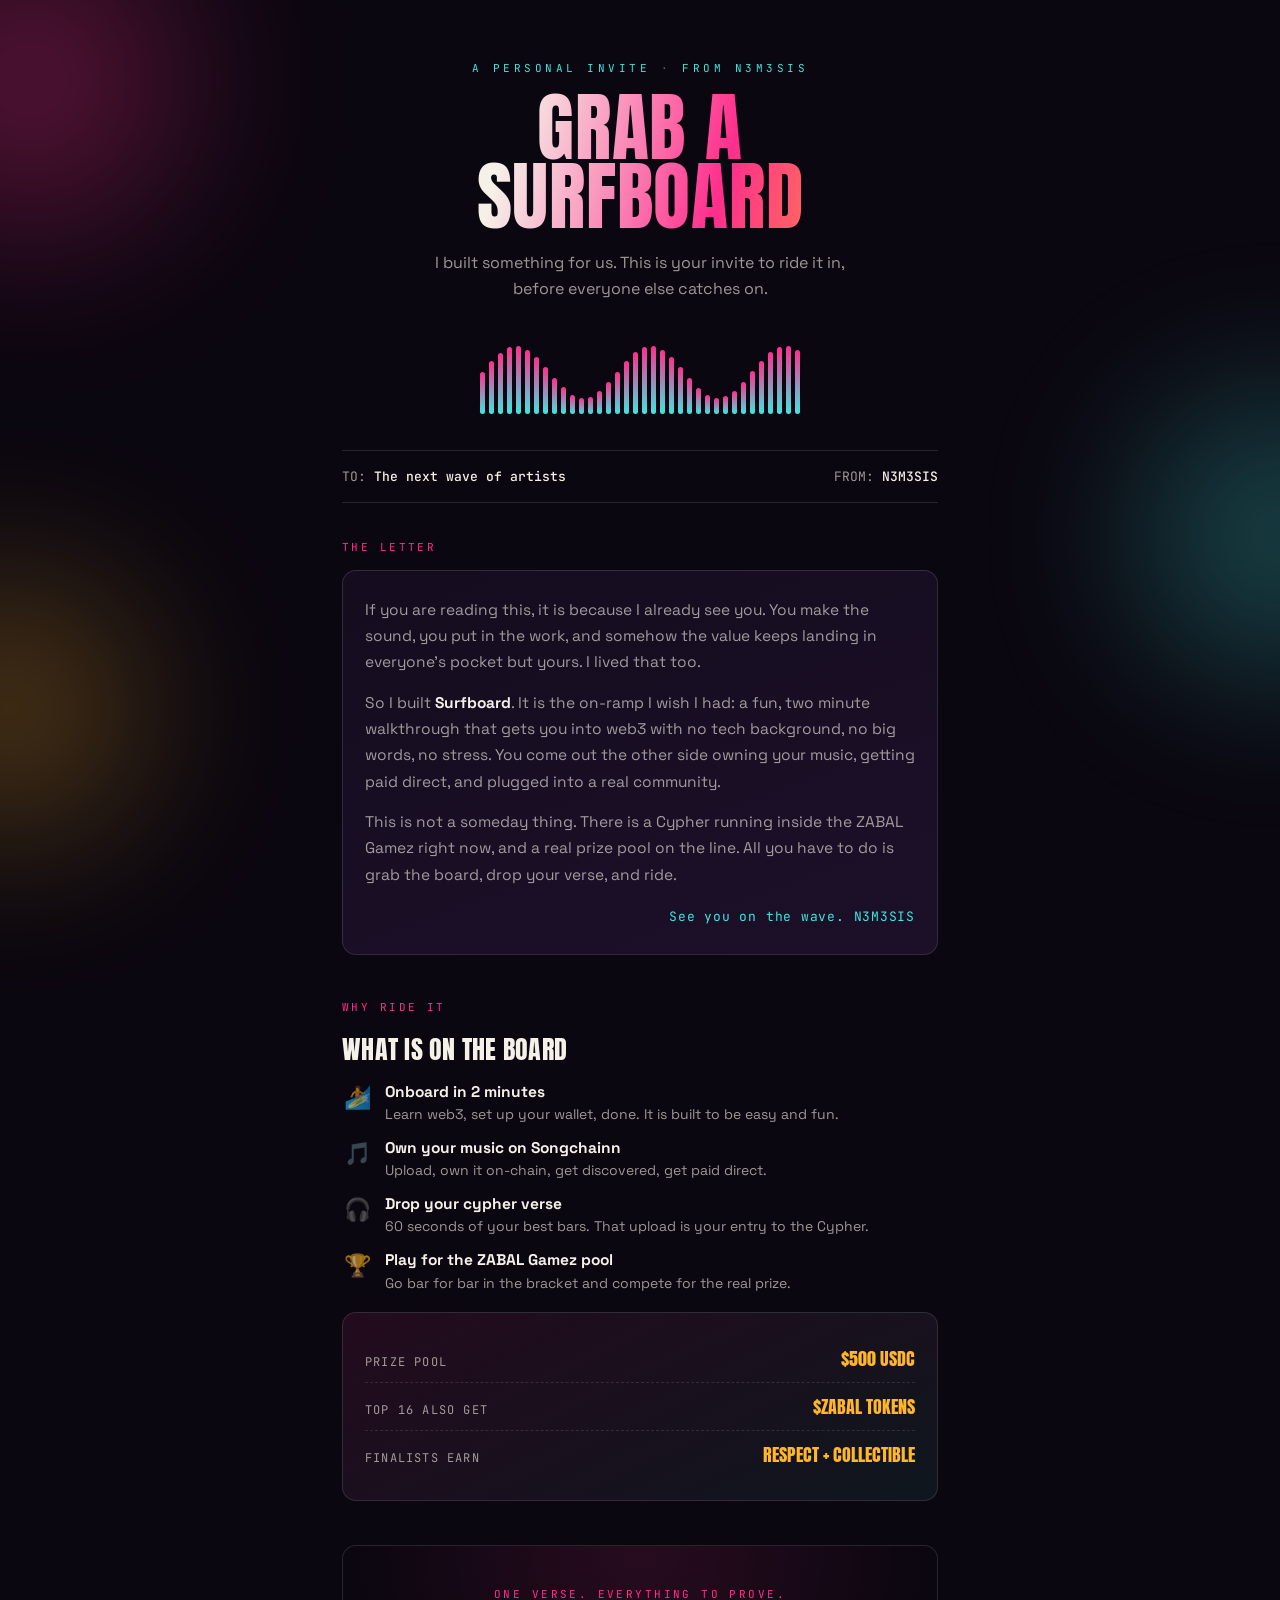
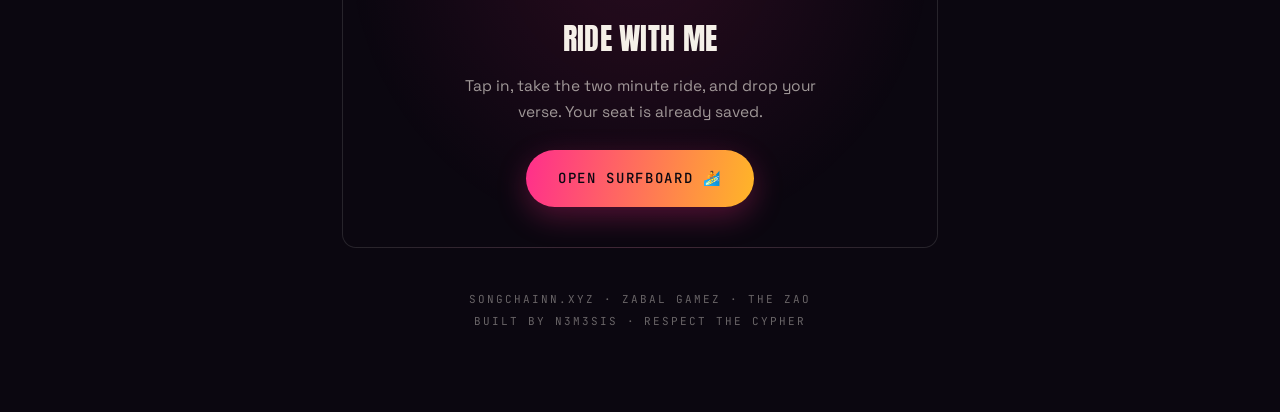
==== invite.html @ 833ecab0 "Production hardening: social meta, favicon, OG image, a11y, CONFIG-driven CTAs - Add Open Graph + Tw" ====
<!DOCTYPE html>
<html lang="en">
<head>
<meta charset="UTF-8">
<meta name="viewport" content="width=device-width, initial-scale=1, viewport-fit=cover">
<meta name="theme-color" content="#0B0710">
<title>You're invited - N3M3SIS x Surfboard</title>
<meta name="description" content="A personal invite from N3M3SIS. Grab a Surfboard, ride into web3, drop your verse, and play for the ZABAL Gamez prize pool.">
<link rel="canonical" href="https://trsr2218.github.io/surfboard/invite.html">
<link rel="icon" href="data:image/svg+xml,%3Csvg xmlns='http://www.w3.org/2000/svg' viewBox='0 0 100 100'%3E%3Ctext y='.9em' font-size='90'%3E%F0%9F%8F%84%3C/text%3E%3C/svg%3E">

<!-- Open Graph / social share -->
<meta property="og:type" content="website">
<meta property="og:site_name" content="Surfboard">
<meta property="og:title" content="You're invited - a Surfboard from N3M3SIS">
<meta property="og:description" content="I built something for us. Grab a Surfboard, ride into web3, drop your verse, and play for the ZABAL Gamez prize pool.">
<meta property="og:url" content="https://trsr2218.github.io/surfboard/invite.html">
<meta property="og:image" content="https://trsr2218.github.io/surfboard/og.png">
<meta property="og:image:width" content="1200">
<meta property="og:image:height" content="630">
<meta name="twitter:card" content="summary_large_image">
<meta name="twitter:title" content="You're invited - a Surfboard from N3M3SIS">
<meta name="twitter:description" content="Grab a Surfboard, ride into web3, drop your verse, and play for the ZABAL Gamez prize pool.">
<meta name="twitter:image" content="https://trsr2218.github.io/surfboard/og.png">

<link rel="preconnect" href="https://fonts.googleapis.com">
<link rel="preconnect" href="https://fonts.gstatic.com" crossorigin>
<link rel="stylesheet" href="https://fonts.googleapis.com/css2?family=Anton&family=Space+Grotesk:wght@400;500;700&family=JetBrains+Mono:wght@400;500&display=swap">
<style>

  :root{
    --ink:#0B0710; --panel:#150C1E; --panel-2:#1C1029;
    --line: rgba(245,240,232,0.12);
    --off:#F5F0E8; --off-dim: rgba(245,240,232,0.62); --off-faint: rgba(245,240,232,0.40);
    --magenta:#FF2E8C; --gold:#FFB627; --cyan:#3EE6E0; --green:#5BF29A;
  }
  *{ box-sizing:border-box; margin:0; padding:0; -webkit-tap-highlight-color:transparent; }
  html{ scroll-behavior:smooth; }
  body{ background:var(--ink); color:var(--off); font-family:'Space Grotesk', system-ui, sans-serif;
    -webkit-font-smoothing:antialiased; overflow-x:hidden; line-height:1.5; }
  .wrap{ max-width:640px; margin:0 auto; padding:0 22px 80px; position:relative; z-index:2; }

  .glow{ position:fixed; border-radius:50%; filter:blur(90px); opacity:0.32; z-index:0; pointer-events:none; }
  .glow-1{ width:300px; height:300px; background:var(--magenta); top:-70px; left:-120px; }
  .glow-2{ width:260px; height:260px; background:var(--cyan); top:45%; right:-130px; }
  .glow-3{ width:240px; height:240px; background:var(--gold); bottom:8%; left:-110px; }

  header{ text-align:center; padding:60px 0 20px; position:relative; z-index:2; }
  .eyebrow{ font-family:'JetBrains Mono', monospace; font-size:11px; letter-spacing:0.32em; text-transform:uppercase;
    color:var(--cyan); margin-bottom:16px; }
  .eyebrow span{ color:var(--off-faint); }
  h1{ font-family:'Anton', sans-serif; font-weight:400; text-transform:uppercase; font-size:clamp(46px, 13vw, 76px);
    line-height:0.92; letter-spacing:0.01em;
    background:linear-gradient(105deg, var(--off) 28%, var(--magenta) 64%, var(--gold) 100%);
    -webkit-background-clip:text; background-clip:text; color:transparent; }
  .sub{ margin:18px auto 0; max-width:460px; font-size:16px; color:var(--off-dim); line-height:1.6; }

  .wave{ height:64px; display:flex; align-items:flex-end; justify-content:center; gap:4px; margin:28px 0 6px; position:relative; z-index:2; }
  .bar{ width:5px; border-radius:3px; background:linear-gradient(180deg, var(--magenta), var(--cyan)); animation:pulse 1.1s ease-in-out infinite; }
  @keyframes pulse{ 0%,100%{ transform:scaleY(0.3); opacity:0.55; } 50%{ transform:scaleY(1); opacity:1; } }

  .tofrom{ display:flex; justify-content:space-between; border-top:1px solid var(--line); border-bottom:1px solid var(--line);
    padding:16px 0; margin:36px 0; font-family:'JetBrains Mono', monospace; font-size:13px; color:var(--off-dim); position:relative; z-index:2; }
  .tofrom b{ color:var(--off); font-weight:500; }

  section{ position:relative; z-index:2; margin-bottom:44px; }
  .label{ font-family:'JetBrains Mono', monospace; font-size:11px; letter-spacing:0.22em; text-transform:uppercase;
    color:var(--magenta); margin-bottom:14px; }
  h2{ font-family:'Anton', sans-serif; font-weight:400; text-transform:uppercase; font-size:26px; letter-spacing:0.01em;
    color:var(--off); margin-bottom:12px; }
  p{ color:var(--off-dim); font-size:15.5px; line-height:1.7; }

  .letter{ border:1px solid var(--line); border-radius:14px; padding:26px 22px;
    background:linear-gradient(160deg, var(--panel), var(--panel-2)); }
  .letter p + p{ margin-top:14px; }
  .letter .sign{ margin-top:18px; font-family:'JetBrains Mono', monospace; font-size:13px; color:var(--cyan); text-align:right; letter-spacing:0.06em; }
  .letter b.hl{ color:var(--off); }

  .why{ display:flex; flex-direction:column; gap:12px; margin-top:4px; }
  .why-item{ display:flex; gap:13px; align-items:flex-start; }
  .why-item .i{ font-size:22px; width:30px; text-align:center; flex-shrink:0; }
  .why-item b{ display:block; color:var(--off); font-size:15.5px; }
  .why-item span{ font-size:14px; color:var(--off-dim); }

  .prize{ border:1px solid var(--line); border-radius:14px; padding:22px;
    background:linear-gradient(155deg, rgba(255,46,140,0.10), rgba(62,230,224,0.07)); margin-top:18px; }
  .prize-row{ display:flex; justify-content:space-between; align-items:baseline; padding:10px 0; border-bottom:1px dashed var(--line); }
  .prize-row:last-child{ border-bottom:none; }
  .prize-row .k{ font-family:'JetBrains Mono', monospace; font-size:12px; letter-spacing:0.1em; text-transform:uppercase; color:var(--off-dim); }
  .prize-row .v{ font-family:'Anton'; font-size:18px; text-transform:uppercase; color:var(--gold); }

  .cta{ text-align:center; padding:40px 22px; border:1px solid var(--line); border-radius:14px;
    background:radial-gradient(ellipse at 50% 0%, rgba(255,46,140,0.12), transparent 70%); }
  .cta h2{ font-size:30px; }
  .cta p{ margin:10px auto 24px; max-width:380px; }
  .cta-btn{ display:inline-flex; align-items:center; gap:10px; justify-content:center;
    font-family:'JetBrains Mono', monospace; font-size:14px; letter-spacing:0.12em; text-transform:uppercase;
    padding:18px 32px; min-height:56px; border-radius:100px; font-weight:500; text-decoration:none;
    background:linear-gradient(100deg, var(--magenta), var(--gold)); color:var(--ink);
    box-shadow:0 10px 30px rgba(255,46,140,0.28); transition:transform 0.15s; }
  .cta-btn:active{ transform:translateY(2px) scale(0.99); }

  footer{ text-align:center; margin-top:40px; font-family:'JetBrains Mono', monospace; font-size:11px;
    letter-spacing:0.18em; color:var(--off-faint); text-transform:uppercase; position:relative; z-index:2; line-height:2; }

  :focus-visible{ outline:2px solid var(--cyan); outline-offset:3px; border-radius:4px; }
  @media (prefers-reduced-motion: reduce){
    *{ animation:none !important; transition:none !important; scroll-behavior:auto !important; }
  }
</style>
</head>
<body>

<div class="glow glow-1"></div>
<div class="glow glow-2"></div>
<div class="glow glow-3"></div>

<div class="wrap">

  <header>
    <div class="eyebrow">A personal invite <span>&middot;</span> from N3M3SIS</div>
    <h1>Grab a<br>Surfboard</h1>
    <p class="sub">I built something for us. This is your invite to ride it in, before everyone else catches on.</p>
  </header>

  <div class="wave" id="wave"></div>

  <div class="tofrom">
    <div>TO: <b>The next wave of artists</b></div>
    <div>FROM: <b>N3M3SIS</b></div>
  </div>

  <section>
    <div class="label">The letter</div>
    <div class="letter">
      <p>If you are reading this, it is because I already see you. You make the sound, you put in the work, and somehow the value keeps landing in everyone's pocket but yours. I lived that too.</p>
      <p>So I built <b class="hl">Surfboard</b>. It is the on-ramp I wish I had: a fun, two minute walkthrough that gets you into web3 with no tech background, no big words, no stress. You come out the other side owning your music, getting paid direct, and plugged into a real community.</p>
      <p>This is not a someday thing. There is a Cypher running inside the ZABAL Gamez right now, and a real prize pool on the line. All you have to do is grab the board, drop your verse, and ride.</p>
      <p class="sign">See you on the wave. N3M3SIS</p>
    </div>
  </section>

  <section>
    <div class="label">Why ride it</div>
    <h2>What is on the board</h2>
    <div class="why">
      <div class="why-item"><span class="i">&#127940;</span><span><b>Onboard in 2 minutes</b><span>Learn web3, set up your wallet, done. It is built to be easy and fun.</span></span></div>
      <div class="why-item"><span class="i">&#127925;</span><span><b>Own your music on Songchainn</b><span>Upload, own it on-chain, get discovered, get paid direct.</span></span></div>
      <div class="why-item"><span class="i">&#127911;</span><span><b>Drop your cypher verse</b><span>60 seconds of your best bars. That upload is your entry to the Cypher.</span></span></div>
      <div class="why-item"><span class="i">&#127942;</span><span><b>Play for the ZABAL Gamez pool</b><span>Go bar for bar in the bracket and compete for the real prize.</span></span></div>
    </div>

    <div class="prize">
      <div class="prize-row"><span class="k">Prize pool</span><span class="v">$500 USDC</span></div>
      <div class="prize-row"><span class="k">Top 16 also get</span><span class="v">$ZABAL tokens</span></div>
      <div class="prize-row"><span class="k">Finalists earn</span><span class="v">Respect + collectible</span></div>
    </div>
  </section>

  <div class="cta">
    <div class="label" style="justify-content:center; text-align:center">One verse. Everything to prove.</div>
    <h2>Ride with me</h2>
    <p>Tap in, take the two minute ride, and drop your verse. Your seat is already saved.</p>
    <a href="index.html" class="cta-btn">Open Surfboard <span aria-hidden="true">&#127940;</span></a>
  </div>

  <footer>
    Songchainn.xyz &middot; ZABAL Gamez &middot; The ZAO<br>
    Built by N3M3SIS &middot; Respect the cypher
  </footer>

</div>

<script>
  const w=document.getElementById('wave');
  for(let i=0;i<36;i++){
    const b=document.createElement('div'); b.className='bar';
    b.style.height=(12+Math.round(Math.sin(i*0.42)*26+30))+'px';
    b.style.animationDelay=(i*0.05)+'s';
    w.appendChild(b);
  }
</script>

</body>
</html>
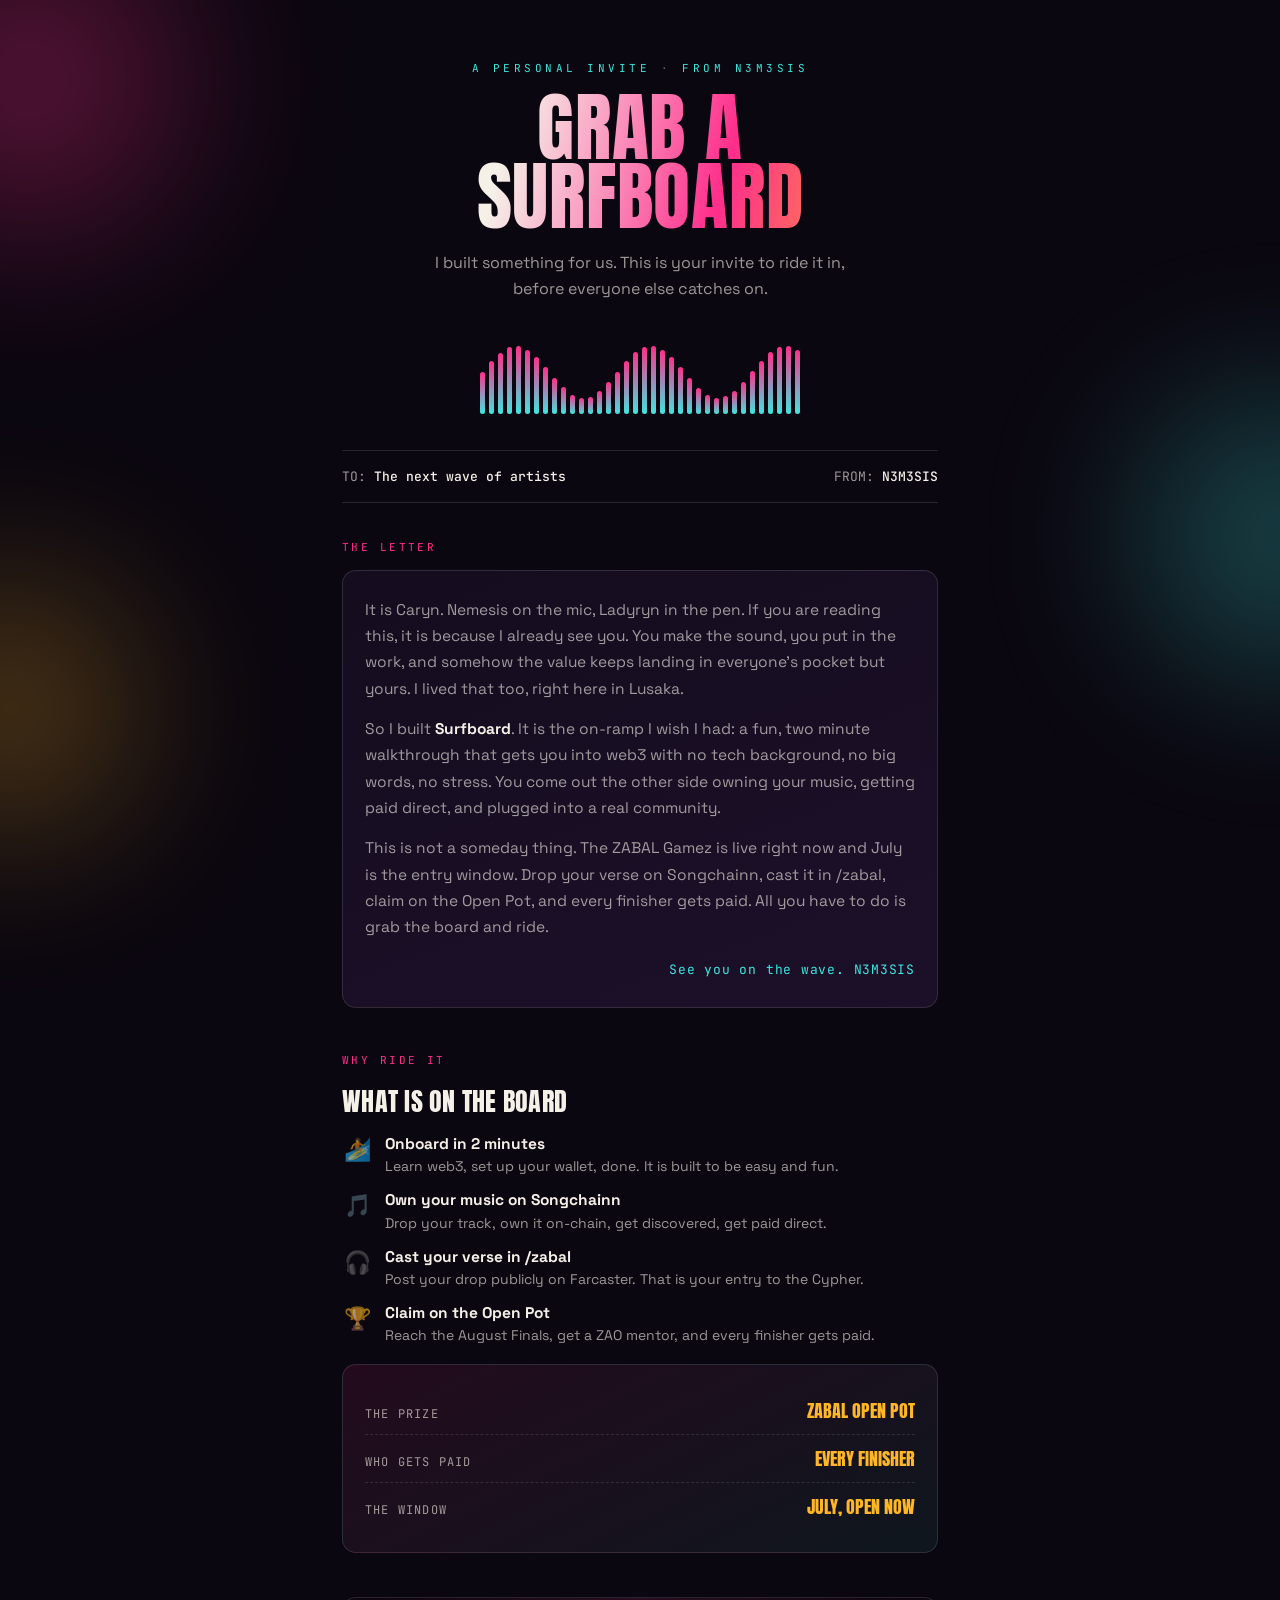
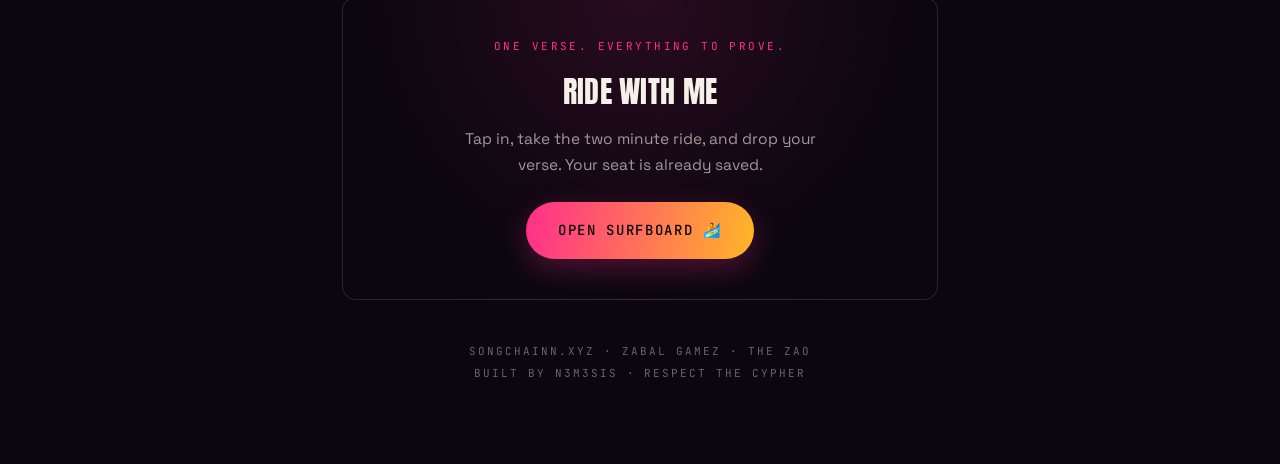
==== commit eb4eb550: "Wire live info: real N3M3SIS bio, real ZABAL July entry flow + live links - N3M3SIS section now fact" ====
--- a/invite.html
+++ b/invite.html
@@ -8,6 +8,11 @@
 <meta name="description" content="A personal invite from N3M3SIS. Grab a Surfboard, ride into web3, drop your verse, and play for the ZABAL Gamez prize pool.">
 <link rel="canonical" href="https://trsr2218.github.io/surfboard/invite.html">
 <link rel="icon" href="data:image/svg+xml,%3Csvg xmlns='http://www.w3.org/2000/svg' viewBox='0 0 100 100'%3E%3Ctext y='.9em' font-size='90'%3E%F0%9F%8F%84%3C/text%3E%3C/svg%3E">
+<link rel="manifest" href="manifest.webmanifest">
+<link rel="apple-touch-icon" href="apple-touch-icon.png">
+<meta name="mobile-web-app-capable" content="yes">
+<meta name="apple-mobile-web-app-capable" content="yes">
+<meta name="apple-mobile-web-app-title" content="Surfboard">
 
 <!-- Open Graph / social share -->
 <meta property="og:type" content="website">
@@ -23,9 +28,7 @@
 <meta name="twitter:description" content="Grab a Surfboard, ride into web3, drop your verse, and play for the ZABAL Gamez prize pool.">
 <meta name="twitter:image" content="https://trsr2218.github.io/surfboard/og.png">
 
-<link rel="preconnect" href="https://fonts.googleapis.com">
-<link rel="preconnect" href="https://fonts.gstatic.com" crossorigin>
-<link rel="stylesheet" href="https://fonts.googleapis.com/css2?family=Anton&family=Space+Grotesk:wght@400;500;700&family=JetBrains+Mono:wght@400;500&display=swap">
+<link rel="stylesheet" href="fonts.css">
 <style>
 
   :root{
@@ -133,9 +136,9 @@
   <section>
     <div class="label">The letter</div>
     <div class="letter">
-      <p>If you are reading this, it is because I already see you. You make the sound, you put in the work, and somehow the value keeps landing in everyone's pocket but yours. I lived that too.</p>
+      <p>It is Caryn. Nemesis on the mic, Ladyryn in the pen. If you are reading this, it is because I already see you. You make the sound, you put in the work, and somehow the value keeps landing in everyone's pocket but yours. I lived that too, right here in Lusaka.</p>
       <p>So I built <b class="hl">Surfboard</b>. It is the on-ramp I wish I had: a fun, two minute walkthrough that gets you into web3 with no tech background, no big words, no stress. You come out the other side owning your music, getting paid direct, and plugged into a real community.</p>
-      <p>This is not a someday thing. There is a Cypher running inside the ZABAL Gamez right now, and a real prize pool on the line. All you have to do is grab the board, drop your verse, and ride.</p>
+      <p>This is not a someday thing. The ZABAL Gamez is live right now and July is the entry window. Drop your verse on Songchainn, cast it in /zabal, claim on the Open Pot, and every finisher gets paid. All you have to do is grab the board and ride.</p>
       <p class="sign">See you on the wave. N3M3SIS</p>
     </div>
   </section>
@@ -145,15 +148,15 @@
     <h2>What is on the board</h2>
     <div class="why">
       <div class="why-item"><span class="i">&#127940;</span><span><b>Onboard in 2 minutes</b><span>Learn web3, set up your wallet, done. It is built to be easy and fun.</span></span></div>
-      <div class="why-item"><span class="i">&#127925;</span><span><b>Own your music on Songchainn</b><span>Upload, own it on-chain, get discovered, get paid direct.</span></span></div>
-      <div class="why-item"><span class="i">&#127911;</span><span><b>Drop your cypher verse</b><span>60 seconds of your best bars. That upload is your entry to the Cypher.</span></span></div>
-      <div class="why-item"><span class="i">&#127942;</span><span><b>Play for the ZABAL Gamez pool</b><span>Go bar for bar in the bracket and compete for the real prize.</span></span></div>
+      <div class="why-item"><span class="i">&#127925;</span><span><b>Own your music on Songchainn</b><span>Drop your track, own it on-chain, get discovered, get paid direct.</span></span></div>
+      <div class="why-item"><span class="i">&#127911;</span><span><b>Cast your verse in /zabal</b><span>Post your drop publicly on Farcaster. That is your entry to the Cypher.</span></span></div>
+      <div class="why-item"><span class="i">&#127942;</span><span><b>Claim on the Open Pot</b><span>Reach the August Finals, get a ZAO mentor, and every finisher gets paid.</span></span></div>
     </div>
 
     <div class="prize">
-      <div class="prize-row"><span class="k">Prize pool</span><span class="v">$500 USDC</span></div>
-      <div class="prize-row"><span class="k">Top 16 also get</span><span class="v">$ZABAL tokens</span></div>
-      <div class="prize-row"><span class="k">Finalists earn</span><span class="v">Respect + collectible</span></div>
+      <div class="prize-row"><span class="k">The prize</span><span class="v">ZABAL Open Pot</span></div>
+      <div class="prize-row"><span class="k">Who gets paid</span><span class="v">Every finisher</span></div>
+      <div class="prize-row"><span class="k">The window</span><span class="v">July, open now</span></div>
     </div>
   </section>
 
@@ -179,6 +182,9 @@
     b.style.animationDelay=(i*0.05)+'s';
     w.appendChild(b);
   }
+  if('serviceWorker' in navigator && location.protocol.startsWith('http')){
+    window.addEventListener('load', ()=>{ navigator.serviceWorker.register('sw.js').catch(()=>{}); });
+  }
 </script>
 
 </body>
--- a/fonts.css
+++ b/fonts.css
@@ -0,0 +1,217 @@
+﻿/* vietnamese */
+@font-face {
+  font-family: 'Anton';
+  font-style: normal;
+  font-weight: 400;
+  font-display: swap;
+  src: url(fonts/font_0.woff2) format('woff2');
+  unicode-range: U+0102-0103, U+0110-0111, U+0128-0129, U+0168-0169, U+01A0-01A1, U+01AF-01B0, U+0300-0301, U+0303-0304, U+0308-0309, U+0323, U+0329, U+1EA0-1EF9, U+20AB;
+}
+/* latin-ext */
+@font-face {
+  font-family: 'Anton';
+  font-style: normal;
+  font-weight: 400;
+  font-display: swap;
+  src: url(fonts/font_1.woff2) format('woff2');
+  unicode-range: U+0100-02BA, U+02BD-02C5, U+02C7-02CC, U+02CE-02D7, U+02DD-02FF, U+0304, U+0308, U+0329, U+1D00-1DBF, U+1E00-1E9F, U+1EF2-1EFF, U+2020, U+20A0-20AB, U+20AD-20C0, U+2113, U+2C60-2C7F, U+A720-A7FF;
+}
+/* latin */
+@font-face {
+  font-family: 'Anton';
+  font-style: normal;
+  font-weight: 400;
+  font-display: swap;
+  src: url(fonts/font_2.woff2) format('woff2');
+  unicode-range: U+0000-00FF, U+0131, U+0152-0153, U+02BB-02BC, U+02C6, U+02DA, U+02DC, U+0304, U+0308, U+0329, U+2000-206F, U+20AC, U+2122, U+2191, U+2193, U+2212, U+2215, U+FEFF, U+FFFD;
+}
+/* cyrillic-ext */
+@font-face {
+  font-family: 'JetBrains Mono';
+  font-style: normal;
+  font-weight: 400;
+  font-display: swap;
+  src: url(fonts/font_3.woff2) format('woff2');
+  unicode-range: U+0460-052F, U+1C80-1C8A, U+20B4, U+2DE0-2DFF, U+A640-A69F, U+FE2E-FE2F;
+}
+/* cyrillic */
+@font-face {
+  font-family: 'JetBrains Mono';
+  font-style: normal;
+  font-weight: 400;
+  font-display: swap;
+  src: url(fonts/font_4.woff2) format('woff2');
+  unicode-range: U+0301, U+0400-045F, U+0490-0491, U+04B0-04B1, U+2116;
+}
+/* greek */
+@font-face {
+  font-family: 'JetBrains Mono';
+  font-style: normal;
+  font-weight: 400;
+  font-display: swap;
+  src: url(fonts/font_5.woff2) format('woff2');
+  unicode-range: U+0370-0377, U+037A-037F, U+0384-038A, U+038C, U+038E-03A1, U+03A3-03FF;
+}
+/* vietnamese */
+@font-face {
+  font-family: 'JetBrains Mono';
+  font-style: normal;
+  font-weight: 400;
+  font-display: swap;
+  src: url(fonts/font_6.woff2) format('woff2');
+  unicode-range: U+0102-0103, U+0110-0111, U+0128-0129, U+0168-0169, U+01A0-01A1, U+01AF-01B0, U+0300-0301, U+0303-0304, U+0308-0309, U+0323, U+0329, U+1EA0-1EF9, U+20AB;
+}
+/* latin-ext */
+@font-face {
+  font-family: 'JetBrains Mono';
+  font-style: normal;
+  font-weight: 400;
+  font-display: swap;
+  src: url(fonts/font_7.woff2) format('woff2');
+  unicode-range: U+0100-02BA, U+02BD-02C5, U+02C7-02CC, U+02CE-02D7, U+02DD-02FF, U+0304, U+0308, U+0329, U+1D00-1DBF, U+1E00-1E9F, U+1EF2-1EFF, U+2020, U+20A0-20AB, U+20AD-20C0, U+2113, U+2C60-2C7F, U+A720-A7FF;
+}
+/* latin */
+@font-face {
+  font-family: 'JetBrains Mono';
+  font-style: normal;
+  font-weight: 400;
+  font-display: swap;
+  src: url(fonts/font_8.woff2) format('woff2');
+  unicode-range: U+0000-00FF, U+0131, U+0152-0153, U+02BB-02BC, U+02C6, U+02DA, U+02DC, U+0304, U+0308, U+0329, U+2000-206F, U+20AC, U+2122, U+2191, U+2193, U+2212, U+2215, U+FEFF, U+FFFD;
+}
+/* cyrillic-ext */
+@font-face {
+  font-family: 'JetBrains Mono';
+  font-style: normal;
+  font-weight: 500;
+  font-display: swap;
+  src: url(fonts/font_3.woff2) format('woff2');
+  unicode-range: U+0460-052F, U+1C80-1C8A, U+20B4, U+2DE0-2DFF, U+A640-A69F, U+FE2E-FE2F;
+}
+/* cyrillic */
+@font-face {
+  font-family: 'JetBrains Mono';
+  font-style: normal;
+  font-weight: 500;
+  font-display: swap;
+  src: url(fonts/font_4.woff2) format('woff2');
+  unicode-range: U+0301, U+0400-045F, U+0490-0491, U+04B0-04B1, U+2116;
+}
+/* greek */
+@font-face {
+  font-family: 'JetBrains Mono';
+  font-style: normal;
+  font-weight: 500;
+  font-display: swap;
+  src: url(fonts/font_5.woff2) format('woff2');
+  unicode-range: U+0370-0377, U+037A-037F, U+0384-038A, U+038C, U+038E-03A1, U+03A3-03FF;
+}
+/* vietnamese */
+@font-face {
+  font-family: 'JetBrains Mono';
+  font-style: normal;
+  font-weight: 500;
+  font-display: swap;
+  src: url(fonts/font_6.woff2) format('woff2');
+  unicode-range: U+0102-0103, U+0110-0111, U+0128-0129, U+0168-0169, U+01A0-01A1, U+01AF-01B0, U+0300-0301, U+0303-0304, U+0308-0309, U+0323, U+0329, U+1EA0-1EF9, U+20AB;
+}
+/* latin-ext */
+@font-face {
+  font-family: 'JetBrains Mono';
+  font-style: normal;
+  font-weight: 500;
+  font-display: swap;
+  src: url(fonts/font_7.woff2) format('woff2');
+  unicode-range: U+0100-02BA, U+02BD-02C5, U+02C7-02CC, U+02CE-02D7, U+02DD-02FF, U+0304, U+0308, U+0329, U+1D00-1DBF, U+1E00-1E9F, U+1EF2-1EFF, U+2020, U+20A0-20AB, U+20AD-20C0, U+2113, U+2C60-2C7F, U+A720-A7FF;
+}
+/* latin */
+@font-face {
+  font-family: 'JetBrains Mono';
+  font-style: normal;
+  font-weight: 500;
+  font-display: swap;
+  src: url(fonts/font_8.woff2) format('woff2');
+  unicode-range: U+0000-00FF, U+0131, U+0152-0153, U+02BB-02BC, U+02C6, U+02DA, U+02DC, U+0304, U+0308, U+0329, U+2000-206F, U+20AC, U+2122, U+2191, U+2193, U+2212, U+2215, U+FEFF, U+FFFD;
+}
+/* vietnamese */
+@font-face {
+  font-family: 'Space Grotesk';
+  font-style: normal;
+  font-weight: 400;
+  font-display: swap;
+  src: url(fonts/font_9.woff2) format('woff2');
+  unicode-range: U+0102-0103, U+0110-0111, U+0128-0129, U+0168-0169, U+01A0-01A1, U+01AF-01B0, U+0300-0301, U+0303-0304, U+0308-0309, U+0323, U+0329, U+1EA0-1EF9, U+20AB;
+}
+/* latin-ext */
+@font-face {
+  font-family: 'Space Grotesk';
+  font-style: normal;
+  font-weight: 400;
+  font-display: swap;
+  src: url(fonts/font_10.woff2) format('woff2');
+  unicode-range: U+0100-02BA, U+02BD-02C5, U+02C7-02CC, U+02CE-02D7, U+02DD-02FF, U+0304, U+0308, U+0329, U+1D00-1DBF, U+1E00-1E9F, U+1EF2-1EFF, U+2020, U+20A0-20AB, U+20AD-20C0, U+2113, U+2C60-2C7F, U+A720-A7FF;
+}
+/* latin */
+@font-face {
+  font-family: 'Space Grotesk';
+  font-style: normal;
+  font-weight: 400;
+  font-display: swap;
+  src: url(fonts/font_11.woff2) format('woff2');
+  unicode-range: U+0000-00FF, U+0131, U+0152-0153, U+02BB-02BC, U+02C6, U+02DA, U+02DC, U+0304, U+0308, U+0329, U+2000-206F, U+20AC, U+2122, U+2191, U+2193, U+2212, U+2215, U+FEFF, U+FFFD;
+}
+/* vietnamese */
+@font-face {
+  font-family: 'Space Grotesk';
+  font-style: normal;
+  font-weight: 500;
+  font-display: swap;
+  src: url(fonts/font_9.woff2) format('woff2');
+  unicode-range: U+0102-0103, U+0110-0111, U+0128-0129, U+0168-0169, U+01A0-01A1, U+01AF-01B0, U+0300-0301, U+0303-0304, U+0308-0309, U+0323, U+0329, U+1EA0-1EF9, U+20AB;
+}
+/* latin-ext */
+@font-face {
+  font-family: 'Space Grotesk';
+  font-style: normal;
+  font-weight: 500;
+  font-display: swap;
+  src: url(fonts/font_10.woff2) format('woff2');
+  unicode-range: U+0100-02BA, U+02BD-02C5, U+02C7-02CC, U+02CE-02D7, U+02DD-02FF, U+0304, U+0308, U+0329, U+1D00-1DBF, U+1E00-1E9F, U+1EF2-1EFF, U+2020, U+20A0-20AB, U+20AD-20C0, U+2113, U+2C60-2C7F, U+A720-A7FF;
+}
+/* latin */
+@font-face {
+  font-family: 'Space Grotesk';
+  font-style: normal;
+  font-weight: 500;
+  font-display: swap;
+  src: url(fonts/font_11.woff2) format('woff2');
+  unicode-range: U+0000-00FF, U+0131, U+0152-0153, U+02BB-02BC, U+02C6, U+02DA, U+02DC, U+0304, U+0308, U+0329, U+2000-206F, U+20AC, U+2122, U+2191, U+2193, U+2212, U+2215, U+FEFF, U+FFFD;
+}
+/* vietnamese */
+@font-face {
+  font-family: 'Space Grotesk';
+  font-style: normal;
+  font-weight: 700;
+  font-display: swap;
+  src: url(fonts/font_9.woff2) format('woff2');
+  unicode-range: U+0102-0103, U+0110-0111, U+0128-0129, U+0168-0169, U+01A0-01A1, U+01AF-01B0, U+0300-0301, U+0303-0304, U+0308-0309, U+0323, U+0329, U+1EA0-1EF9, U+20AB;
+}
+/* latin-ext */
+@font-face {
+  font-family: 'Space Grotesk';
+  font-style: normal;
+  font-weight: 700;
+  font-display: swap;
+  src: url(fonts/font_10.woff2) format('woff2');
+  unicode-range: U+0100-02BA, U+02BD-02C5, U+02C7-02CC, U+02CE-02D7, U+02DD-02FF, U+0304, U+0308, U+0329, U+1D00-1DBF, U+1E00-1E9F, U+1EF2-1EFF, U+2020, U+20A0-20AB, U+20AD-20C0, U+2113, U+2C60-2C7F, U+A720-A7FF;
+}
+/* latin */
+@font-face {
+  font-family: 'Space Grotesk';
+  font-style: normal;
+  font-weight: 700;
+  font-display: swap;
+  src: url(fonts/font_11.woff2) format('woff2');
+  unicode-range: U+0000-00FF, U+0131, U+0152-0153, U+02BB-02BC, U+02C6, U+02DA, U+02DC, U+0304, U+0308, U+0329, U+2000-206F, U+20AC, U+2122, U+2191, U+2193, U+2212, U+2215, U+FEFF, U+FFFD;
+}
+
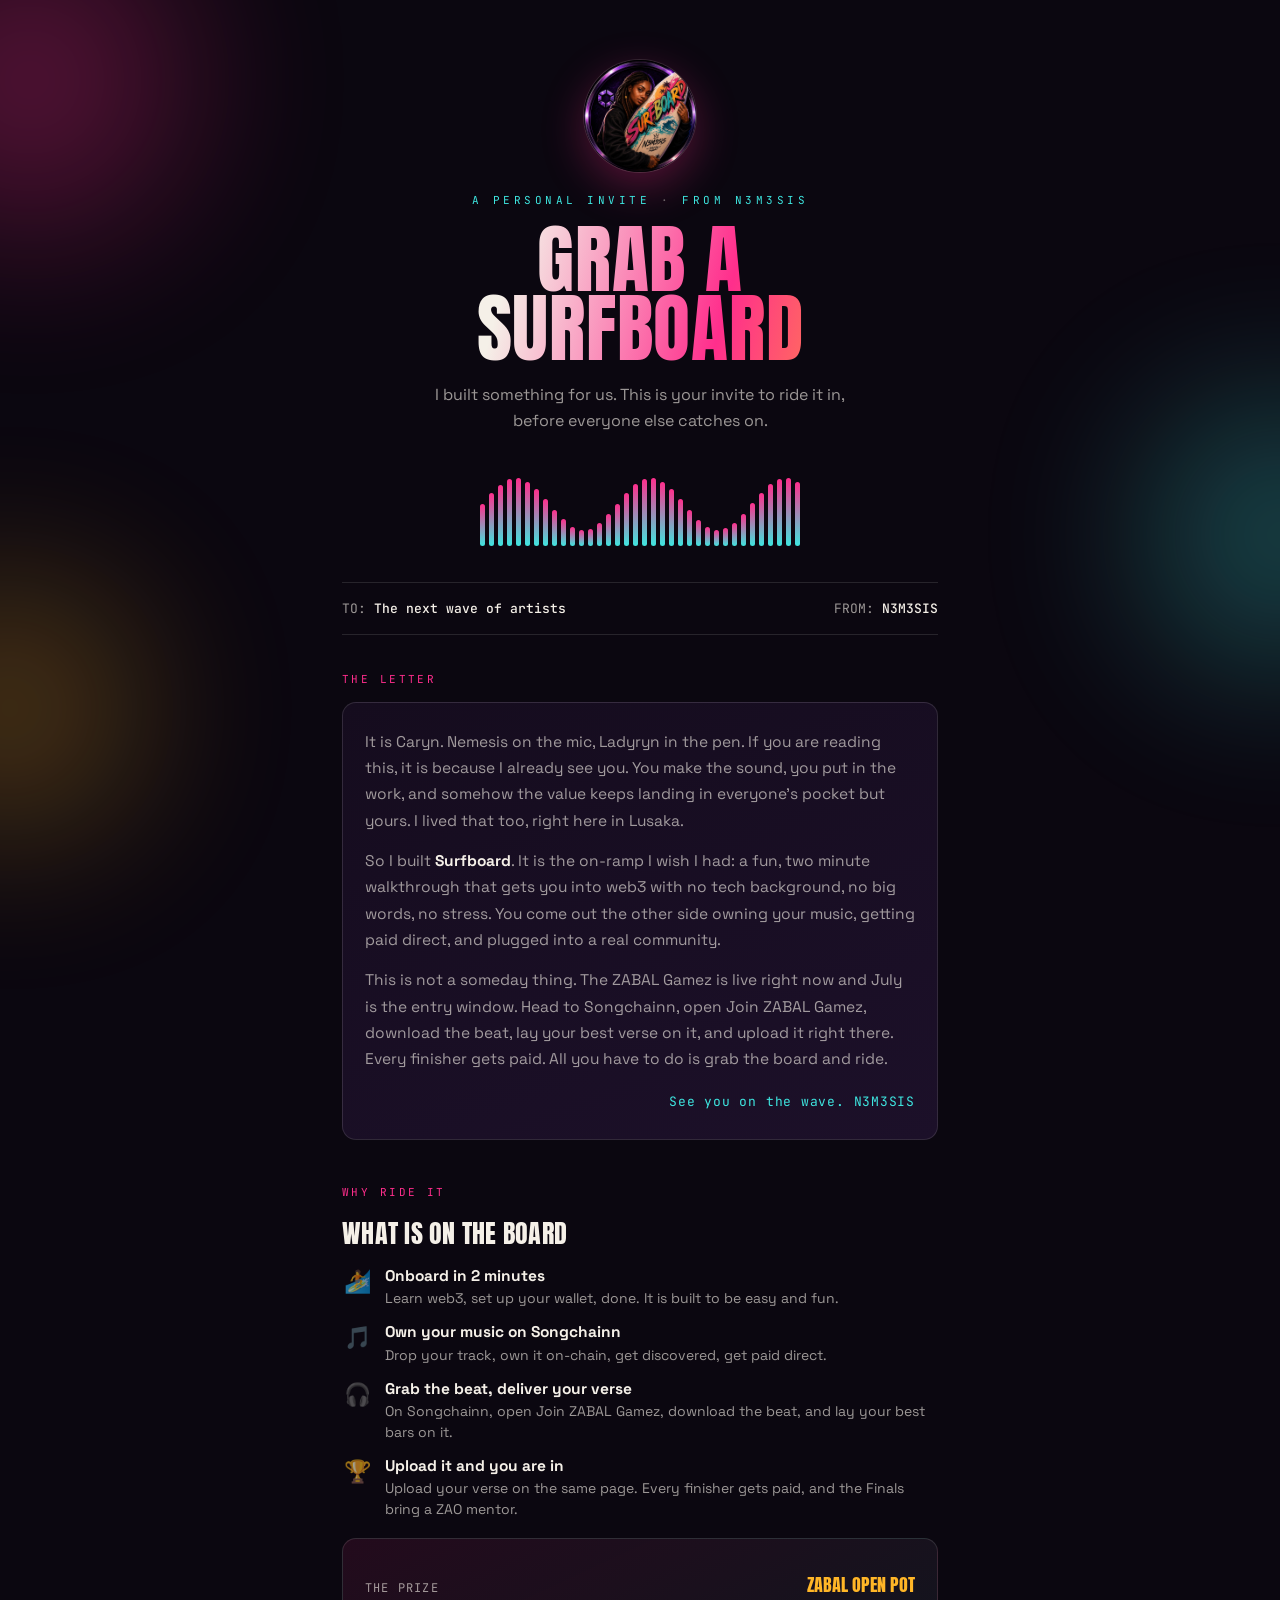
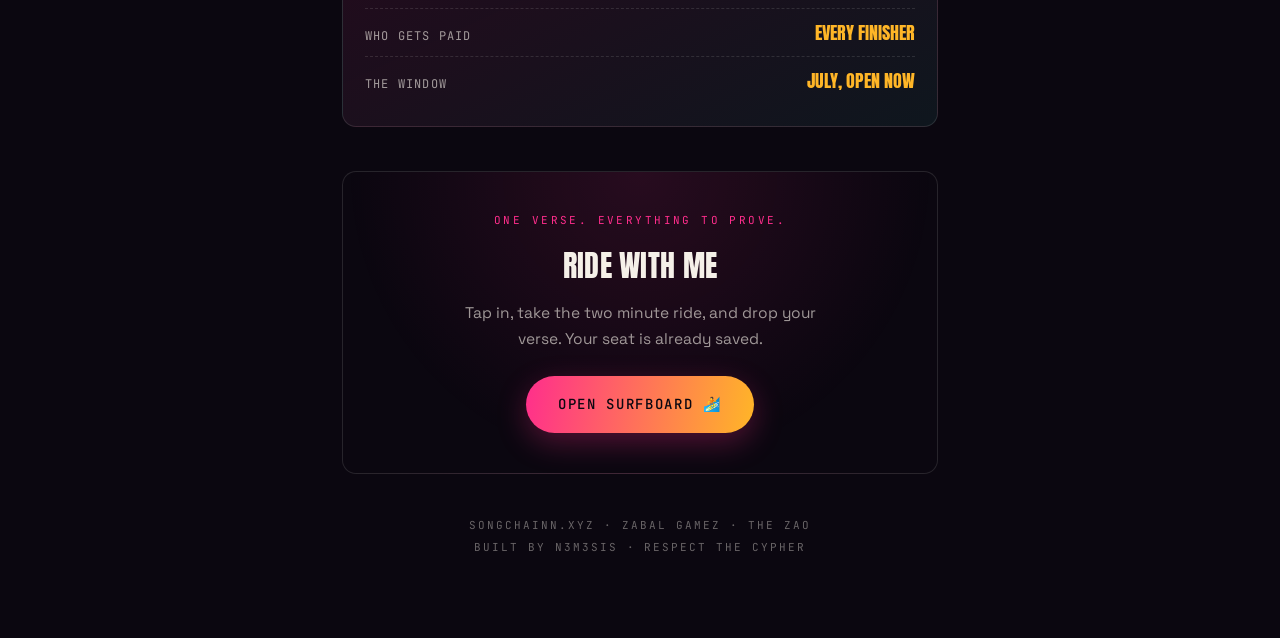
==== commit 9263f0b9: "Brand with N3M3SIS logo + Songchainn-based join flow + domain-agnostic OG - Use SURFBOARD LOGO as fa" ====
--- a/invite.html
+++ b/invite.html
@@ -6,8 +6,8 @@
 <meta name="theme-color" content="#0B0710">
 <title>You're invited - N3M3SIS x Surfboard</title>
 <meta name="description" content="A personal invite from N3M3SIS. Grab a Surfboard, ride into web3, drop your verse, and play for the ZABAL Gamez prize pool.">
-<link rel="canonical" href="https://trsr2218.github.io/surfboard/invite.html">
-<link rel="icon" href="data:image/svg+xml,%3Csvg xmlns='http://www.w3.org/2000/svg' viewBox='0 0 100 100'%3E%3Ctext y='.9em' font-size='90'%3E%F0%9F%8F%84%3C/text%3E%3C/svg%3E">
+<link rel="canonical" href="/invite.html">
+<link rel="icon" type="image/png" href="favicon.png">
 <link rel="manifest" href="manifest.webmanifest">
 <link rel="apple-touch-icon" href="apple-touch-icon.png">
 <meta name="mobile-web-app-capable" content="yes">
@@ -19,14 +19,14 @@
 <meta property="og:site_name" content="Surfboard">
 <meta property="og:title" content="You're invited - a Surfboard from N3M3SIS">
 <meta property="og:description" content="I built something for us. Grab a Surfboard, ride into web3, drop your verse, and play for the ZABAL Gamez prize pool.">
-<meta property="og:url" content="https://trsr2218.github.io/surfboard/invite.html">
-<meta property="og:image" content="https://trsr2218.github.io/surfboard/og.png">
+<meta property="og:url" content="/invite.html">
+<meta property="og:image" content="og.png">
 <meta property="og:image:width" content="1200">
 <meta property="og:image:height" content="630">
 <meta name="twitter:card" content="summary_large_image">
 <meta name="twitter:title" content="You're invited - a Surfboard from N3M3SIS">
 <meta name="twitter:description" content="Grab a Surfboard, ride into web3, drop your verse, and play for the ZABAL Gamez prize pool.">
-<meta name="twitter:image" content="https://trsr2218.github.io/surfboard/og.png">
+<meta name="twitter:image" content="og.png">
 
 <link rel="stylesheet" href="fonts.css">
 <style>
@@ -121,6 +121,7 @@
 <div class="wrap">
 
   <header>
+    <img src="logo.png" alt="Surfboard by N3M3SIS" width="112" height="112" style="width:112px; height:112px; border-radius:50%; display:block; margin:0 auto 20px; box-shadow:0 0 0 1px var(--line), 0 14px 44px rgba(255,46,140,0.30)">
     <div class="eyebrow">A personal invite <span>&middot;</span> from N3M3SIS</div>
     <h1>Grab a<br>Surfboard</h1>
     <p class="sub">I built something for us. This is your invite to ride it in, before everyone else catches on.</p>
@@ -138,7 +139,7 @@
     <div class="letter">
       <p>It is Caryn. Nemesis on the mic, Ladyryn in the pen. If you are reading this, it is because I already see you. You make the sound, you put in the work, and somehow the value keeps landing in everyone's pocket but yours. I lived that too, right here in Lusaka.</p>
       <p>So I built <b class="hl">Surfboard</b>. It is the on-ramp I wish I had: a fun, two minute walkthrough that gets you into web3 with no tech background, no big words, no stress. You come out the other side owning your music, getting paid direct, and plugged into a real community.</p>
-      <p>This is not a someday thing. The ZABAL Gamez is live right now and July is the entry window. Drop your verse on Songchainn, cast it in /zabal, claim on the Open Pot, and every finisher gets paid. All you have to do is grab the board and ride.</p>
+      <p>This is not a someday thing. The ZABAL Gamez is live right now and July is the entry window. Head to Songchainn, open Join ZABAL Gamez, download the beat, lay your best verse on it, and upload it right there. Every finisher gets paid. All you have to do is grab the board and ride.</p>
       <p class="sign">See you on the wave. N3M3SIS</p>
     </div>
   </section>
@@ -149,8 +150,8 @@
     <div class="why">
       <div class="why-item"><span class="i">&#127940;</span><span><b>Onboard in 2 minutes</b><span>Learn web3, set up your wallet, done. It is built to be easy and fun.</span></span></div>
       <div class="why-item"><span class="i">&#127925;</span><span><b>Own your music on Songchainn</b><span>Drop your track, own it on-chain, get discovered, get paid direct.</span></span></div>
-      <div class="why-item"><span class="i">&#127911;</span><span><b>Cast your verse in /zabal</b><span>Post your drop publicly on Farcaster. That is your entry to the Cypher.</span></span></div>
-      <div class="why-item"><span class="i">&#127942;</span><span><b>Claim on the Open Pot</b><span>Reach the August Finals, get a ZAO mentor, and every finisher gets paid.</span></span></div>
+      <div class="why-item"><span class="i">&#127911;</span><span><b>Grab the beat, deliver your verse</b><span>On Songchainn, open Join ZABAL Gamez, download the beat, and lay your best bars on it.</span></span></div>
+      <div class="why-item"><span class="i">&#127942;</span><span><b>Upload it and you are in</b><span>Upload your verse on the same page. Every finisher gets paid, and the Finals bring a ZAO mentor.</span></span></div>
     </div>
 
     <div class="prize">
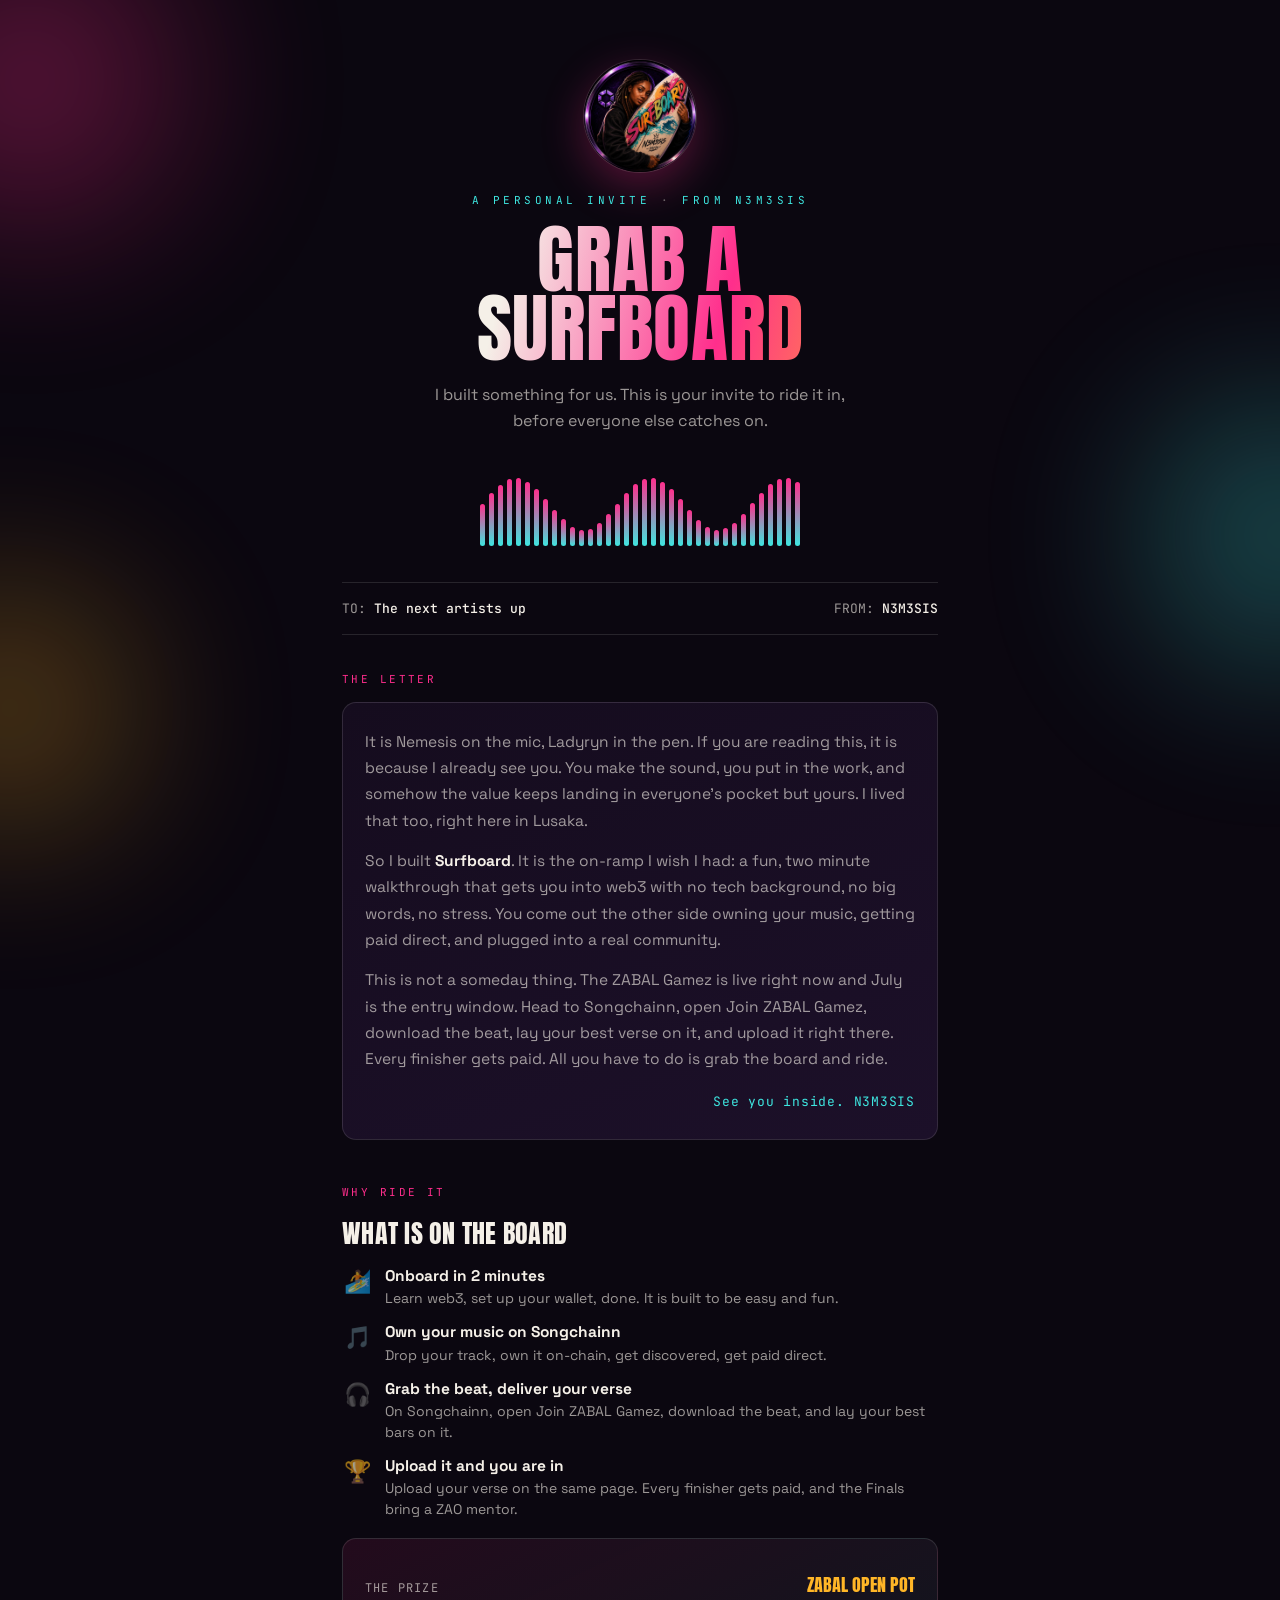
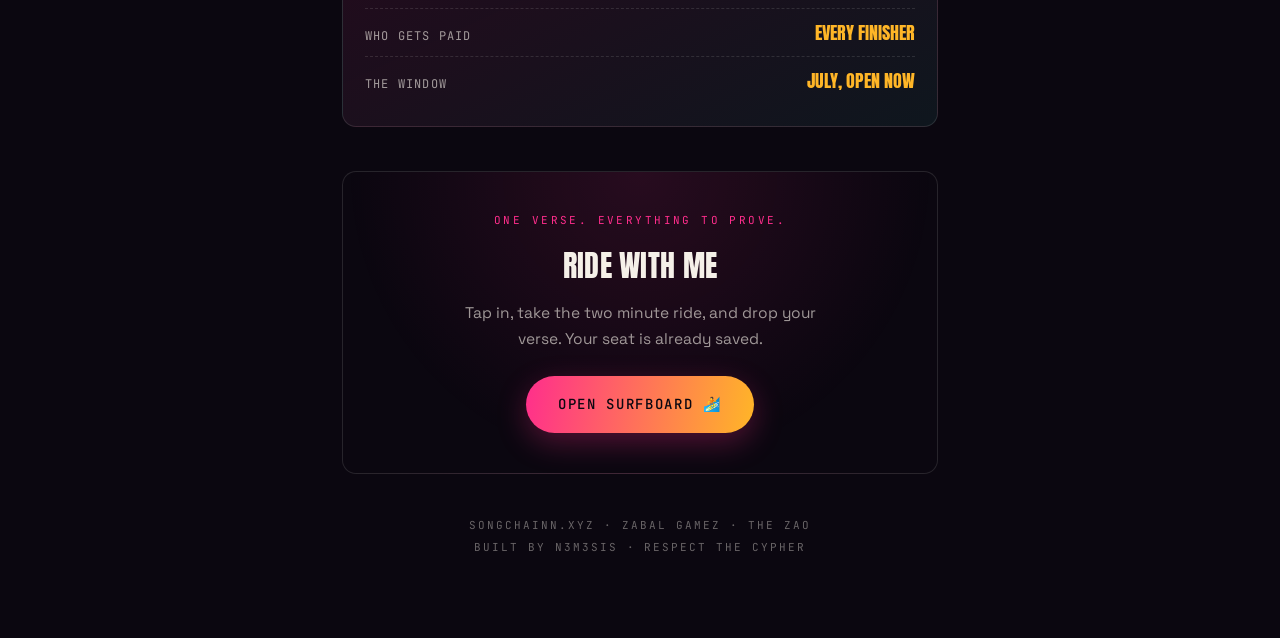
==== commit 51af1787: "Fixes: deck buttons hug card content; drop government name (Nemesis only); add accolades; remove wav" ====
--- a/invite.html
+++ b/invite.html
@@ -6,7 +6,7 @@
 <meta name="theme-color" content="#0B0710">
 <title>You're invited - N3M3SIS x Surfboard</title>
 <meta name="description" content="A personal invite from N3M3SIS. Grab a Surfboard, ride into web3, drop your verse, and play for the ZABAL Gamez prize pool.">
-<link rel="canonical" href="/invite.html">
+<link rel="canonical" href="https://board.diyama.online/invite.html">
 <link rel="icon" type="image/png" href="favicon.png">
 <link rel="manifest" href="manifest.webmanifest">
 <link rel="apple-touch-icon" href="apple-touch-icon.png">
@@ -19,14 +19,14 @@
 <meta property="og:site_name" content="Surfboard">
 <meta property="og:title" content="You're invited - a Surfboard from N3M3SIS">
 <meta property="og:description" content="I built something for us. Grab a Surfboard, ride into web3, drop your verse, and play for the ZABAL Gamez prize pool.">
-<meta property="og:url" content="/invite.html">
-<meta property="og:image" content="og.png">
+<meta property="og:url" content="https://board.diyama.online/invite.html">
+<meta property="og:image" content="https://board.diyama.online/og.png">
 <meta property="og:image:width" content="1200">
 <meta property="og:image:height" content="630">
 <meta name="twitter:card" content="summary_large_image">
 <meta name="twitter:title" content="You're invited - a Surfboard from N3M3SIS">
 <meta name="twitter:description" content="Grab a Surfboard, ride into web3, drop your verse, and play for the ZABAL Gamez prize pool.">
-<meta name="twitter:image" content="og.png">
+<meta name="twitter:image" content="https://board.diyama.online/og.png">
 
 <link rel="stylesheet" href="fonts.css">
 <style>
@@ -130,17 +130,17 @@
   <div class="wave" id="wave"></div>
 
   <div class="tofrom">
-    <div>TO: <b>The next wave of artists</b></div>
+    <div>TO: <b>The next artists up</b></div>
     <div>FROM: <b>N3M3SIS</b></div>
   </div>
 
   <section>
     <div class="label">The letter</div>
     <div class="letter">
-      <p>It is Caryn. Nemesis on the mic, Ladyryn in the pen. If you are reading this, it is because I already see you. You make the sound, you put in the work, and somehow the value keeps landing in everyone's pocket but yours. I lived that too, right here in Lusaka.</p>
+      <p>It is Nemesis on the mic, Ladyryn in the pen. If you are reading this, it is because I already see you. You make the sound, you put in the work, and somehow the value keeps landing in everyone's pocket but yours. I lived that too, right here in Lusaka.</p>
       <p>So I built <b class="hl">Surfboard</b>. It is the on-ramp I wish I had: a fun, two minute walkthrough that gets you into web3 with no tech background, no big words, no stress. You come out the other side owning your music, getting paid direct, and plugged into a real community.</p>
       <p>This is not a someday thing. The ZABAL Gamez is live right now and July is the entry window. Head to Songchainn, open Join ZABAL Gamez, download the beat, lay your best verse on it, and upload it right there. Every finisher gets paid. All you have to do is grab the board and ride.</p>
-      <p class="sign">See you on the wave. N3M3SIS</p>
+      <p class="sign">See you inside. N3M3SIS</p>
     </div>
   </section>
 
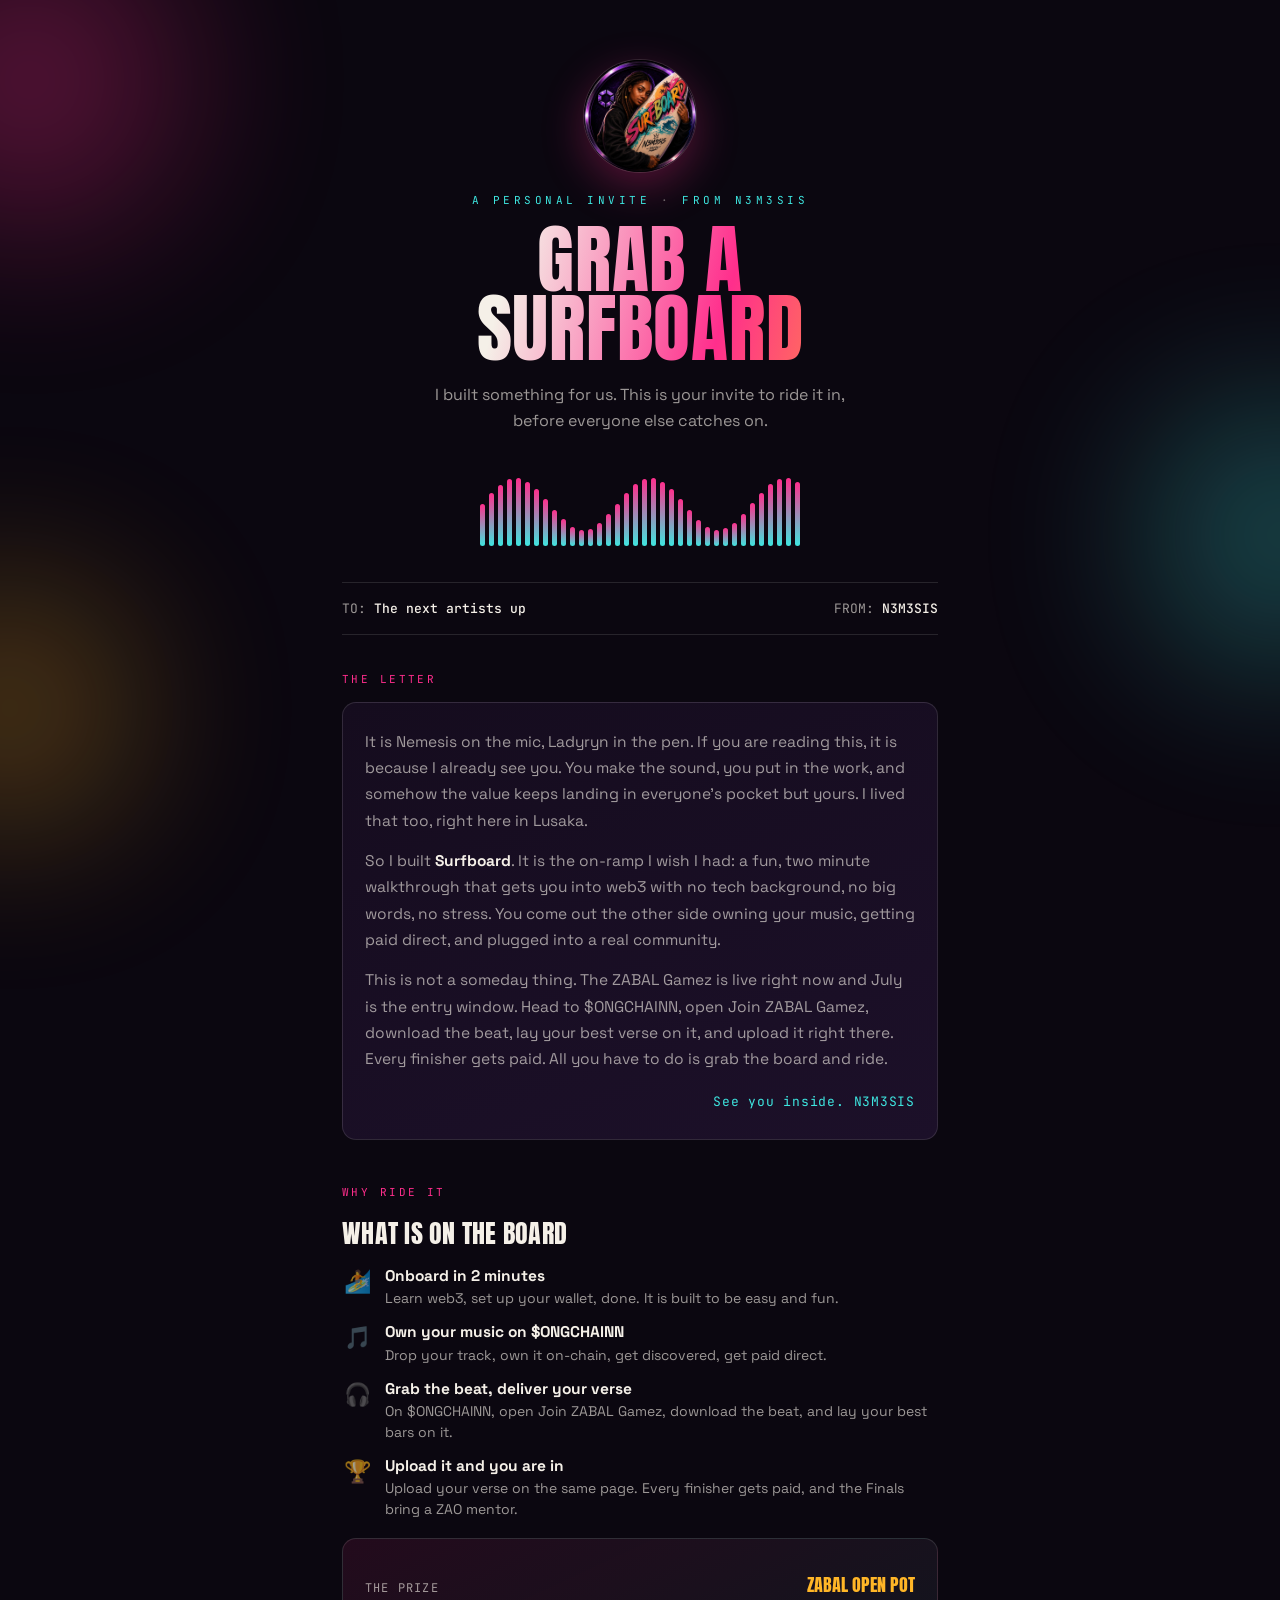
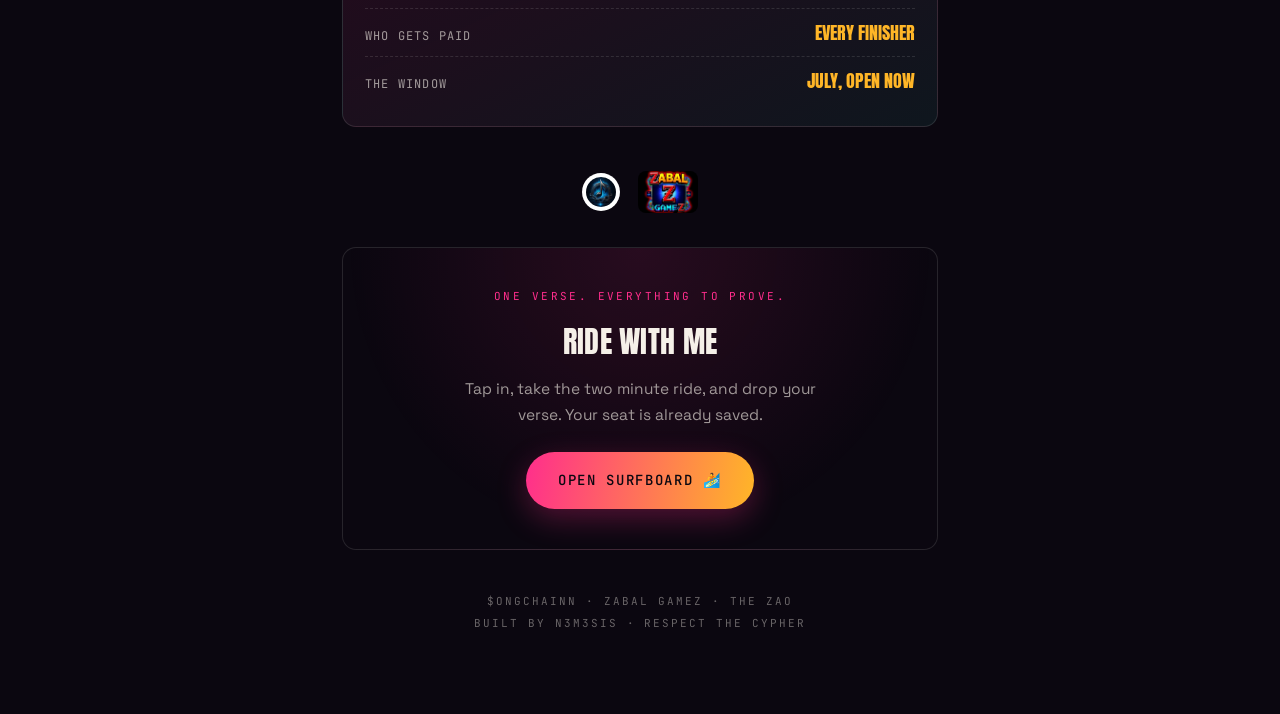
==== commit 521b432e: "Add wallet lesson (Base App + MetaMask, safety, send/receive, cash out to Kwacha via Binance P2P/Shw" ====
--- a/invite.html
+++ b/invite.html
@@ -139,7 +139,7 @@
     <div class="letter">
       <p>It is Nemesis on the mic, Ladyryn in the pen. If you are reading this, it is because I already see you. You make the sound, you put in the work, and somehow the value keeps landing in everyone's pocket but yours. I lived that too, right here in Lusaka.</p>
       <p>So I built <b class="hl">Surfboard</b>. It is the on-ramp I wish I had: a fun, two minute walkthrough that gets you into web3 with no tech background, no big words, no stress. You come out the other side owning your music, getting paid direct, and plugged into a real community.</p>
-      <p>This is not a someday thing. The ZABAL Gamez is live right now and July is the entry window. Head to Songchainn, open Join ZABAL Gamez, download the beat, lay your best verse on it, and upload it right there. Every finisher gets paid. All you have to do is grab the board and ride.</p>
+      <p>This is not a someday thing. The ZABAL Gamez is live right now and July is the entry window. Head to $ONGCHAINN, open Join ZABAL Gamez, download the beat, lay your best verse on it, and upload it right there. Every finisher gets paid. All you have to do is grab the board and ride.</p>
       <p class="sign">See you inside. N3M3SIS</p>
     </div>
   </section>
@@ -149,8 +149,8 @@
     <h2>What is on the board</h2>
     <div class="why">
       <div class="why-item"><span class="i">&#127940;</span><span><b>Onboard in 2 minutes</b><span>Learn web3, set up your wallet, done. It is built to be easy and fun.</span></span></div>
-      <div class="why-item"><span class="i">&#127925;</span><span><b>Own your music on Songchainn</b><span>Drop your track, own it on-chain, get discovered, get paid direct.</span></span></div>
-      <div class="why-item"><span class="i">&#127911;</span><span><b>Grab the beat, deliver your verse</b><span>On Songchainn, open Join ZABAL Gamez, download the beat, and lay your best bars on it.</span></span></div>
+      <div class="why-item"><span class="i">&#127925;</span><span><b>Own your music on $ONGCHAINN</b><span>Drop your track, own it on-chain, get discovered, get paid direct.</span></span></div>
+      <div class="why-item"><span class="i">&#127911;</span><span><b>Grab the beat, deliver your verse</b><span>On $ONGCHAINN, open Join ZABAL Gamez, download the beat, and lay your best bars on it.</span></span></div>
       <div class="why-item"><span class="i">&#127942;</span><span><b>Upload it and you are in</b><span>Upload your verse on the same page. Every finisher gets paid, and the Finals bring a ZAO mentor.</span></span></div>
     </div>
 
@@ -161,6 +161,11 @@
     </div>
   </section>
 
+  <div style="display:flex; align-items:center; justify-content:center; gap:18px; margin:8px 0 34px; flex-wrap:wrap">
+    <img src="logos/songchainn.png" alt="$ONGCHAINN" width="38" height="38" style="width:38px; height:38px; border-radius:50%; background:#fff; padding:4px; object-fit:contain">
+    <img src="logos/zabal.png" alt="ZABAL Gamez" height="42" style="height:42px; width:auto; border-radius:8px">
+  </div>
+
   <div class="cta">
     <div class="label" style="justify-content:center; text-align:center">One verse. Everything to prove.</div>
     <h2>Ride with me</h2>
@@ -169,7 +174,7 @@
   </div>
 
   <footer>
-    Songchainn.xyz &middot; ZABAL Gamez &middot; The ZAO<br>
+    $ONGCHAINN &middot; ZABAL Gamez &middot; The ZAO<br>
     Built by N3M3SIS &middot; Respect the cypher
   </footer>
 
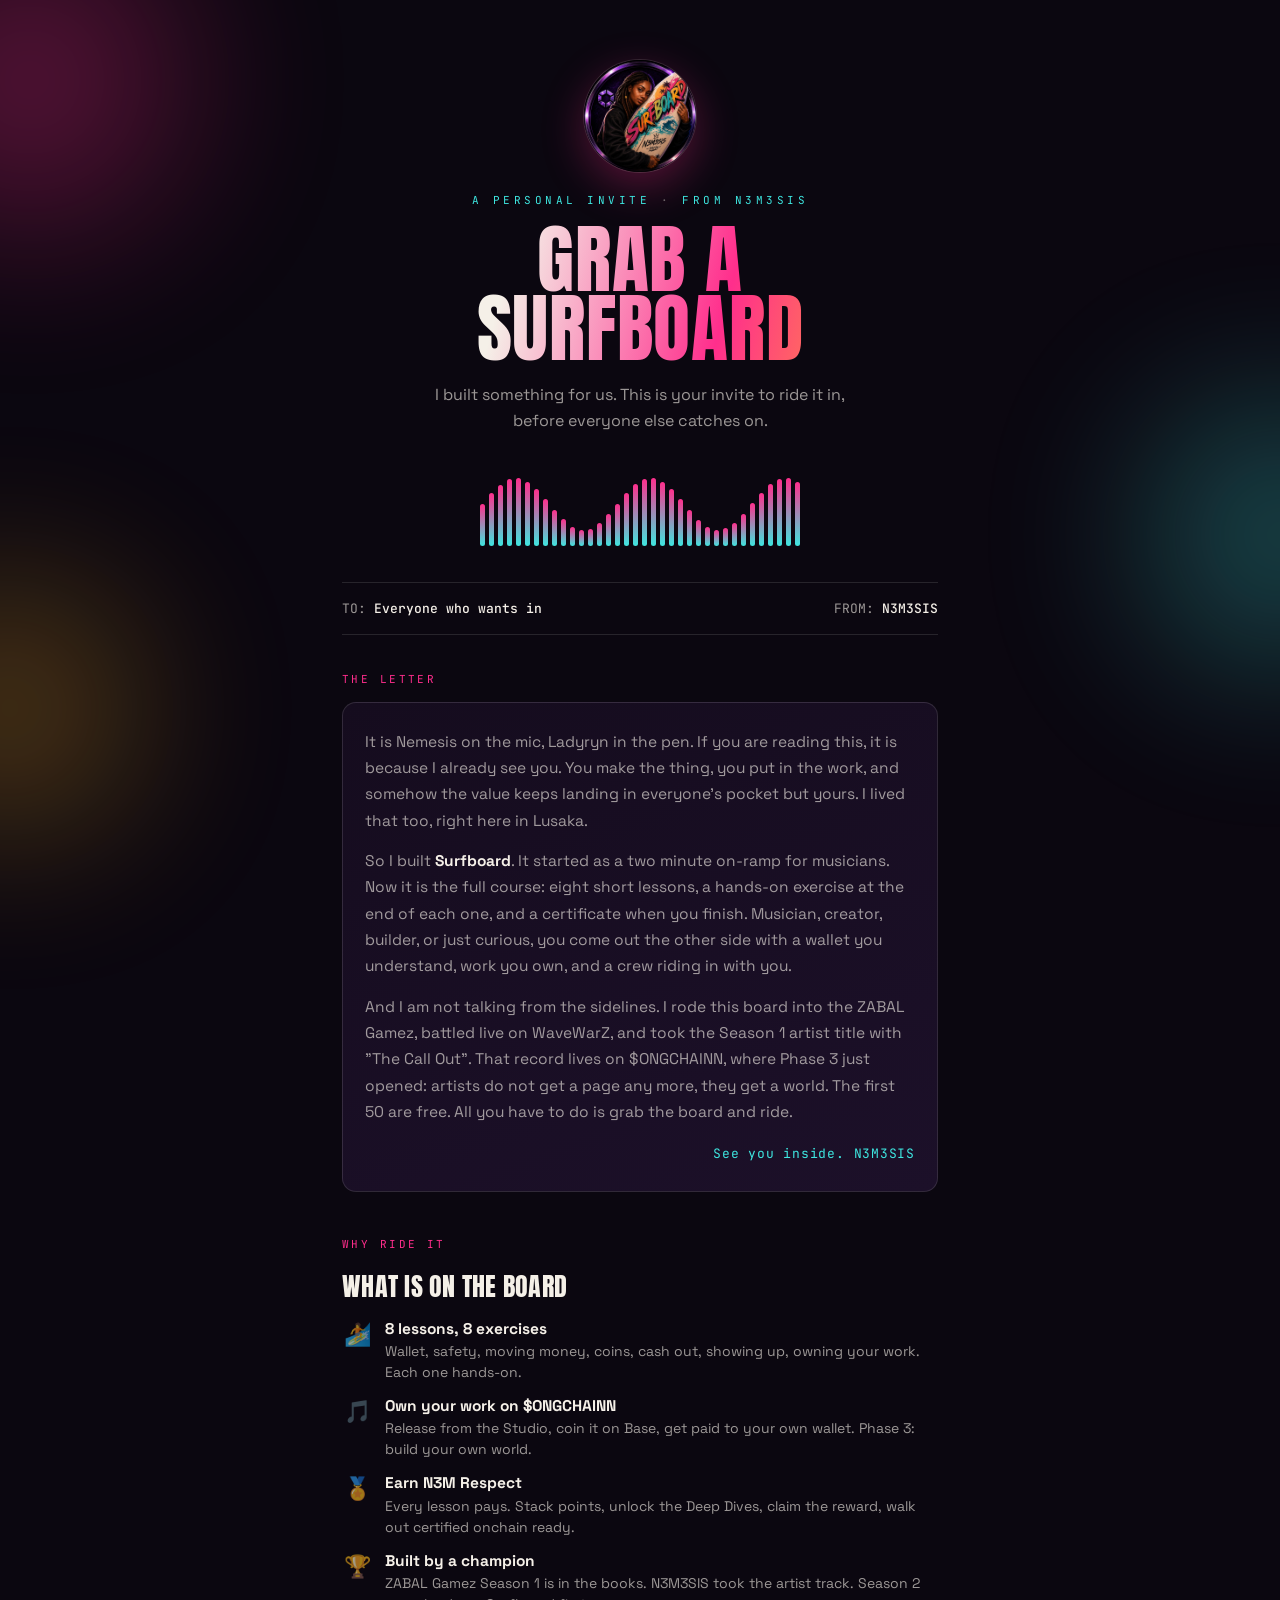
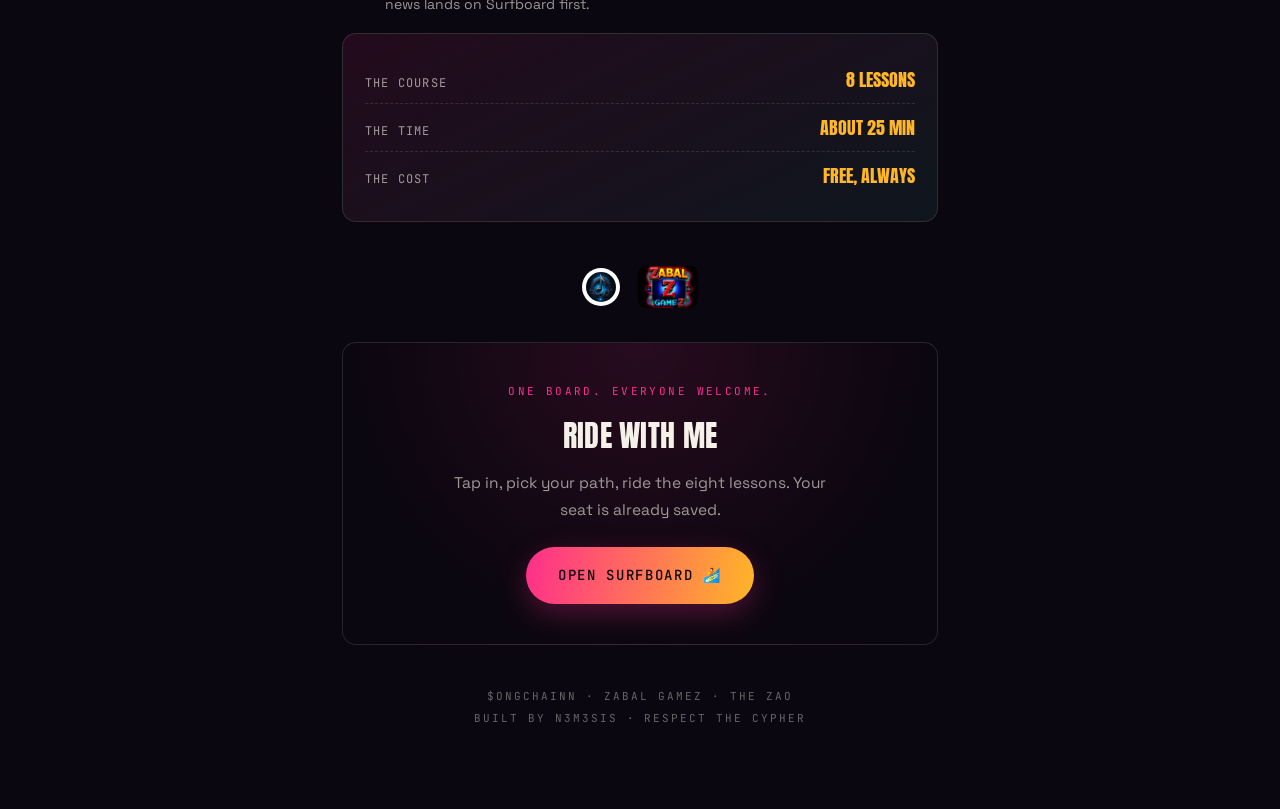
==== commit b29994d0: "Rebuild Surfboard as a pro onchain onboarding course; ZABAL Gamez to history; $ONGCHAINN Phase 3 - 8" ====
--- a/invite.html
+++ b/invite.html
@@ -5,8 +5,8 @@
 <meta name="viewport" content="width=device-width, initial-scale=1, viewport-fit=cover">
 <meta name="theme-color" content="#0B0710">
 <title>You're invited - N3M3SIS x Surfboard</title>
-<meta name="description" content="A personal invite from N3M3SIS. Grab a Surfboard, ride into web3, drop your verse, and play for the ZABAL Gamez prize pool.">
-<link rel="canonical" href="https://board.diyama.online/invite.html">
+<meta name="description" content="A personal invite from N3M3SIS, ZABAL Gamez Season 1 artist champion. Grab a Surfboard, ride the 8 lessons, and get onchain for real.">
+<link rel="canonical" href="https://surfboard.diyama.online/invite.html">
 <link rel="icon" type="image/png" href="favicon.png">
 <link rel="manifest" href="manifest.webmanifest">
 <link rel="apple-touch-icon" href="apple-touch-icon.png">
@@ -18,15 +18,15 @@
 <meta property="og:type" content="website">
 <meta property="og:site_name" content="Surfboard">
 <meta property="og:title" content="You're invited - a Surfboard from N3M3SIS">
-<meta property="og:description" content="I built something for us. Grab a Surfboard, ride into web3, drop your verse, and play for the ZABAL Gamez prize pool.">
-<meta property="og:url" content="https://board.diyama.online/invite.html">
-<meta property="og:image" content="https://board.diyama.online/og.png">
+<meta property="og:description" content="I built something for us. Grab a Surfboard, ride the 8 lessons, own your work, and get onchain for real.">
+<meta property="og:url" content="https://surfboard.diyama.online/invite.html">
+<meta property="og:image" content="https://surfboard.diyama.online/og.png">
 <meta property="og:image:width" content="1200">
 <meta property="og:image:height" content="630">
 <meta name="twitter:card" content="summary_large_image">
 <meta name="twitter:title" content="You're invited - a Surfboard from N3M3SIS">
-<meta name="twitter:description" content="Grab a Surfboard, ride into web3, drop your verse, and play for the ZABAL Gamez prize pool.">
-<meta name="twitter:image" content="https://board.diyama.online/og.png">
+<meta name="twitter:description" content="Grab a Surfboard, ride the 8 lessons, own your work, and get onchain for real.">
+<meta name="twitter:image" content="https://surfboard.diyama.online/og.png">
 
 <link rel="stylesheet" href="fonts.css">
 <style>
@@ -130,16 +130,16 @@
   <div class="wave" id="wave"></div>
 
   <div class="tofrom">
-    <div>TO: <b>The next artists up</b></div>
+    <div>TO: <b>Everyone who wants in</b></div>
     <div>FROM: <b>N3M3SIS</b></div>
   </div>
 
   <section>
     <div class="label">The letter</div>
     <div class="letter">
-      <p>It is Nemesis on the mic, Ladyryn in the pen. If you are reading this, it is because I already see you. You make the sound, you put in the work, and somehow the value keeps landing in everyone's pocket but yours. I lived that too, right here in Lusaka.</p>
-      <p>So I built <b class="hl">Surfboard</b>. It is the on-ramp I wish I had: a fun, two minute walkthrough that gets you into web3 with no tech background, no big words, no stress. You come out the other side owning your music, getting paid direct, and plugged into a real community.</p>
-      <p>This is not a someday thing. The ZABAL Gamez is live right now and July is the entry window. Head to $ONGCHAINN, open Join ZABAL Gamez, download the beat, lay your best verse on it, and upload it right there. Every finisher gets paid. All you have to do is grab the board and ride.</p>
+      <p>It is Nemesis on the mic, Ladyryn in the pen. If you are reading this, it is because I already see you. You make the thing, you put in the work, and somehow the value keeps landing in everyone's pocket but yours. I lived that too, right here in Lusaka.</p>
+      <p>So I built <b class="hl">Surfboard</b>. It started as a two minute on-ramp for musicians. Now it is the full course: eight short lessons, a hands-on exercise at the end of each one, and a certificate when you finish. Musician, creator, builder, or just curious, you come out the other side with a wallet you understand, work you own, and a crew riding in with you.</p>
+      <p>And I am not talking from the sidelines. I rode this board into the ZABAL Gamez, battled live on WaveWarZ, and took the Season 1 artist title with "The Call Out". That record lives on $ONGCHAINN, where Phase 3 just opened: artists do not get a page any more, they get a world. The first 50 are free. All you have to do is grab the board and ride.</p>
       <p class="sign">See you inside. N3M3SIS</p>
     </div>
   </section>
@@ -148,16 +148,16 @@
     <div class="label">Why ride it</div>
     <h2>What is on the board</h2>
     <div class="why">
-      <div class="why-item"><span class="i">&#127940;</span><span><b>Onboard in 2 minutes</b><span>Learn web3, set up your wallet, done. It is built to be easy and fun.</span></span></div>
-      <div class="why-item"><span class="i">&#127925;</span><span><b>Own your music on $ONGCHAINN</b><span>Drop your track, own it on-chain, get discovered, get paid direct.</span></span></div>
-      <div class="why-item"><span class="i">&#127911;</span><span><b>Grab the beat, deliver your verse</b><span>On $ONGCHAINN, open Join ZABAL Gamez, download the beat, and lay your best bars on it.</span></span></div>
-      <div class="why-item"><span class="i">&#127942;</span><span><b>Upload it and you are in</b><span>Upload your verse on the same page. Every finisher gets paid, and the Finals bring a ZAO mentor.</span></span></div>
+      <div class="why-item"><span class="i">&#127940;</span><span><b>8 lessons, 8 exercises</b><span>Wallet, safety, moving money, coins, cash out, showing up, owning your work. Each one hands-on.</span></span></div>
+      <div class="why-item"><span class="i">&#127925;</span><span><b>Own your work on $ONGCHAINN</b><span>Release from the Studio, coin it on Base, get paid to your own wallet. Phase 3: build your own world.</span></span></div>
+      <div class="why-item"><span class="i">&#127941;</span><span><b>Earn N3M Respect</b><span>Every lesson pays. Stack points, unlock the Deep Dives, claim the reward, walk out certified onchain ready.</span></span></div>
+      <div class="why-item"><span class="i">&#127942;</span><span><b>Built by a champion</b><span>ZABAL Gamez Season 1 is in the books. N3M3SIS took the artist track. Season 2 news lands on Surfboard first.</span></span></div>
     </div>
 
     <div class="prize">
-      <div class="prize-row"><span class="k">The prize</span><span class="v">ZABAL Open Pot</span></div>
-      <div class="prize-row"><span class="k">Who gets paid</span><span class="v">Every finisher</span></div>
-      <div class="prize-row"><span class="k">The window</span><span class="v">July, open now</span></div>
+      <div class="prize-row"><span class="k">The course</span><span class="v">8 lessons</span></div>
+      <div class="prize-row"><span class="k">The time</span><span class="v">About 25 min</span></div>
+      <div class="prize-row"><span class="k">The cost</span><span class="v">Free, always</span></div>
     </div>
   </section>
 
@@ -167,9 +167,9 @@
   </div>
 
   <div class="cta">
-    <div class="label" style="justify-content:center; text-align:center">One verse. Everything to prove.</div>
+    <div class="label" style="justify-content:center; text-align:center">One board. Everyone welcome.</div>
     <h2>Ride with me</h2>
-    <p>Tap in, take the two minute ride, and drop your verse. Your seat is already saved.</p>
+    <p>Tap in, pick your path, ride the eight lessons. Your seat is already saved.</p>
     <a href="index.html" class="cta-btn">Open Surfboard <span aria-hidden="true">&#127940;</span></a>
   </div>
 
@@ -188,8 +188,12 @@
     b.style.animationDelay=(i*0.05)+'s';
     w.appendChild(b);
   }
-  if('serviceWorker' in navigator && location.protocol.startsWith('http')){
-    window.addEventListener('load', ()=>{ navigator.serviceWorker.register('sw.js').catch(()=>{}); });
+  // Always serve the freshest version: remove any old service worker + caches, and do not register one.
+  if('serviceWorker' in navigator){
+    navigator.serviceWorker.getRegistrations().then(function(regs){ regs.forEach(function(r){ r.unregister(); }); }).catch(function(){});
+  }
+  if(window.caches && caches.keys){
+    caches.keys().then(function(keys){ keys.forEach(function(k){ caches.delete(k); }); }).catch(function(){});
   }
 </script>
 
